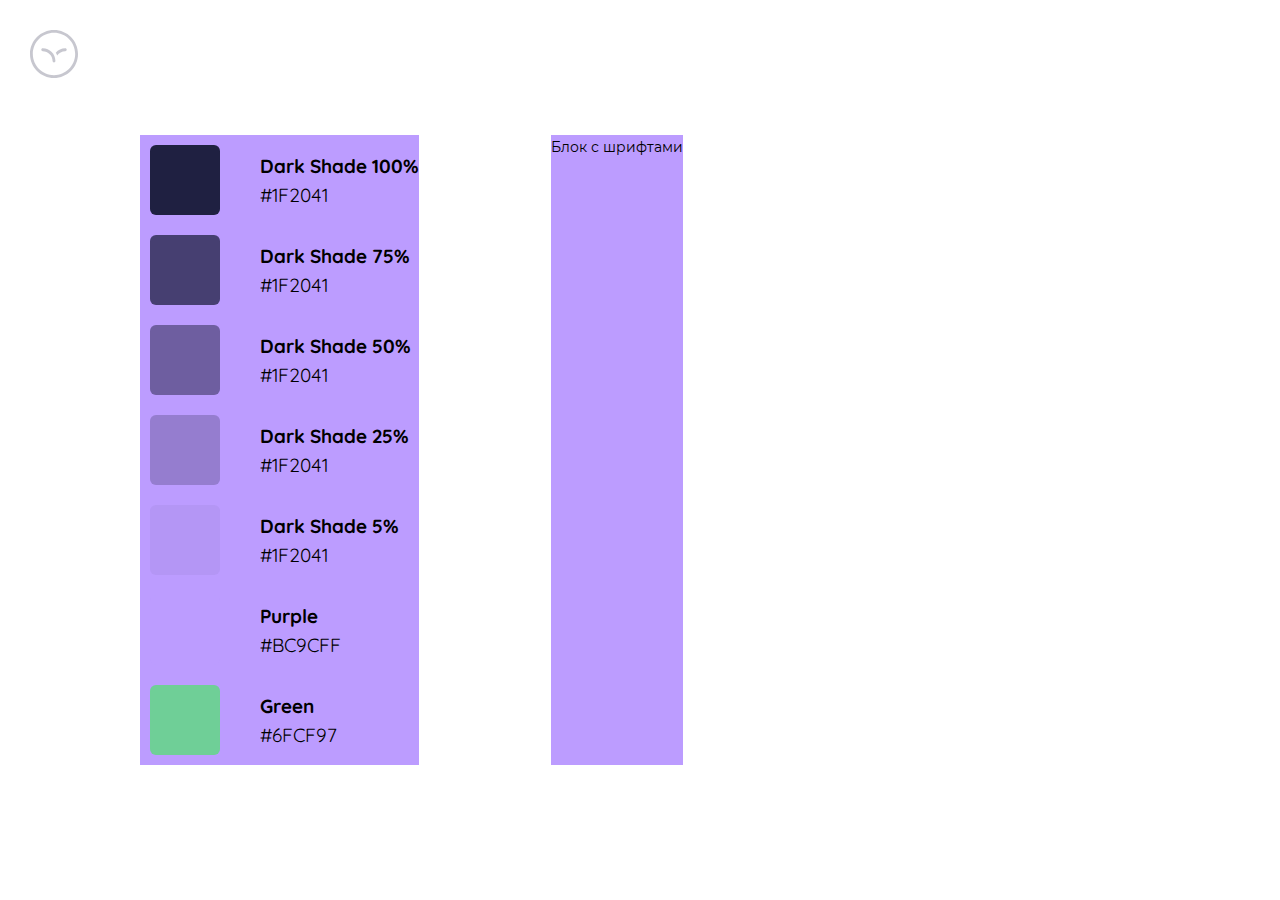
==== ui-kit/ColorsType.html @ 894fdb34 "Added blocks with colors as on the layout. Added a logo. Made 2 column for fonts" ====
<!doctype html>
<html>

<head>
    <meta http-equiv="Content-type" content="text/html; charset=utf-8">
    <title>Form Elements</title>
    <link rel="stylesheet" href="../css/style.css">
    <link rel="stylesheet" href="../css/fonts/stylesheet.css">
</head>

<body>
    <div class="logo-minimal"></div>
    <div class="row indent">
        <div class="column sc__blocks">
            <div class="sc__1-block">
                <div class="sc__rect" style="background-color: var(--bg-dark-shade-100);"></div>
                <div class="sc__block-text">
                    <b>Dark Shade 100%</b><br>#1F2041
                </div>
            </div>
            <div class="sc__1-block">
                <div class="sc__rect" style="background-color: var(--bg-dark-shade-75);"></div>
                <div class="sc__block-text">
                    <b>Dark Shade 75%</b><br>#1F2041
                </div>
            </div>

            <div class="sc__1-block">
                <div class="sc__rect" style="background-color: var(--bg-dark-shade-50);"></div>
                <div class="sc__block-text">
                    <b>Dark Shade 50%</b><br>#1F2041
                </div>
            </div>
            <div class="sc__1-block">
                <div class="sc__rect" style="background-color: var(--bg-dark-shade-25);"></div>
                <div class="sc__block-text">
                    <b>Dark Shade 25%</b><br>#1F2041
                </div>
            </div>
            <div class="sc__1-block">
                <div class="sc__rect" style="background-color: var(--bg-dark-shade-5);"></div>
                <div class="sc__block-text">
                    <b>Dark Shade 5%</b><br>#1F2041
                </div>
            </div>
            <div class="sc__1-block">
                <div class="sc__rect" style="background-color: var(--purple-color);"></div>
                <div class="sc__block-text">
                    <b>Purple</b><br>#BC9CFF
                </div>
            </div>
            <div class="sc__1-block">
                <div class="sc__rect" style="background-color: var(--green-color);"></div>
                <div class="sc__block-text">
                    <b>Green</b><br>#6FCF97
                </div>
            </div>
        </div>
        <div class="column sf__blocks">
            <div>Блок с шрифтами</div>
        </div>
    </div>
</body>

</html>
---- css/style.css ----
@import "fonts/stylesheet.css";
body {
    font-family: 'Montserrat';
    font-size: 14px;
    line-height: 24px;
}

h1 {
    font-family: 'Quicksand';
    font-size: 24px;
    line-height: 30px;
    font-weight: bold;
}

h2 {
    font-family: 'Quicksand';
    font-size: 19px;
    line-height: 24px;
    font-weight: bold;
}

h3 {
    font-family: 'Montserrat';
    font-size: 12px;
    line-height: 15px;
    font-weight: bold;
}

.logo {
    position: absolute;
    width: 105.69px;
    height: 40px;
    background-image: url(../svg-images/logo.svg);
}

.logo-minimal {
    position: absolute;
    width: 48px;
    height: 48px;
    left: 30px;
    top: 30px;
    background-image: url(../svg-images/logo-minimal.svg);
}


/* Grids */

.indent {}

.row {
    display: flex;
    box-sizing: border-box;
}

.column {
    margin: 127px 0px 0px 132px;
    background-color: #BC9CFF;
}


/* Blocks site fonts */

.sf__blocks {
    display: flex;
}


/* Blocks with site colors */

.sc__blocks {
    font-family: 'Quicksand', 'Open Sans';
    font-size: 19px;
    line-height: 29px;
}

.sc__1-block {
    display: flex;
    align-items: center;
}

.sc__block-text {
    margin: 1px 0px 0px 30px;
}

.sc__rect {
    width: 70px;
    height: 70px;
    border-radius: 6px;
    margin: 10px;
}

:root {
    --bg-dark-shade-100: rgba(31, 32, 65, 1);
    --bg-dark-shade-75: rgba(31, 32, 65, 0.75);
    --bg-dark-shade-50: rgba(31, 32, 65, 0.5);
    --bg-dark-shade-25: rgba(31, 32, 65, 0.25);
    --bg-dark-shade-5: rgba(31, 32, 65, 0.05);
    --purple-color: #BC9CFF;
    --green-color: #6FCF97;
}
---- css/fonts/stylesheet.css ----
@font-face {
    font-family: 'Montserrat';
    src: url('Montserrat-Bold.eot');
    src: url('Montserrat-Bold.eot?#iefix') format('embedded-opentype'), url('Montserrat-Bold.woff2') format('woff2'), url('Montserrat-Bold.woff') format('woff'), url('Montserrat-Bold.ttf') format('truetype'), url('Montserrat-Bold.svg#Montserrat-Bold') format('svg');
    font-weight: bold;
    font-style: normal;
    font-display: swap;
}

@font-face {
    font-family: 'Open Sans';
    src: url('OpenSans-Bold.eot');
    src: url('OpenSans-Bold.eot?#iefix') format('embedded-opentype'), url('OpenSans-Bold.woff2') format('woff2'), url('OpenSans-Bold.woff') format('woff'), url('OpenSans-Bold.ttf') format('truetype'), url('OpenSans-Bold.svg#OpenSans-Bold') format('svg');
    font-weight: bold;
    font-style: normal;
    font-display: swap;
}

@font-face {
    font-family: 'Montserrat';
    src: url('Montserrat-Regular.eot');
    src: url('Montserrat-Regular.eot?#iefix') format('embedded-opentype'), url('Montserrat-Regular.woff2') format('woff2'), url('Montserrat-Regular.woff') format('woff'), url('Montserrat-Regular.ttf') format('truetype'), url('Montserrat-Regular.svg#Montserrat-Regular') format('svg');
    font-weight: normal;
    font-style: normal;
    font-display: swap;
}

@font-face {
    font-family: 'Quicksand';
    src: url('Quicksand-Regular.eot');
    src: url('Quicksand-Regular.eot?#iefix') format('embedded-opentype'), url('Quicksand-Regular.woff2') format('woff2'), url('Quicksand-Regular.woff') format('woff'), url('Quicksand-Regular.ttf') format('truetype'), url('Quicksand-Regular.svg#Quicksand-Regular') format('svg');
    font-weight: normal;
    font-style: normal;
    font-display: swap;
}

@font-face {
    font-family: 'Quicksand';
    src: url('Quicksand-Bold.eot');
    src: url('Quicksand-Bold.eot?#iefix') format('embedded-opentype'), url('Quicksand-Bold.woff2') format('woff2'), url('Quicksand-Bold.woff') format('woff'), url('Quicksand-Bold.ttf') format('truetype'), url('Quicksand-Bold.svg#Quicksand-Bold') format('svg');
    font-weight: bold;
    font-style: normal;
    font-display: swap;
}
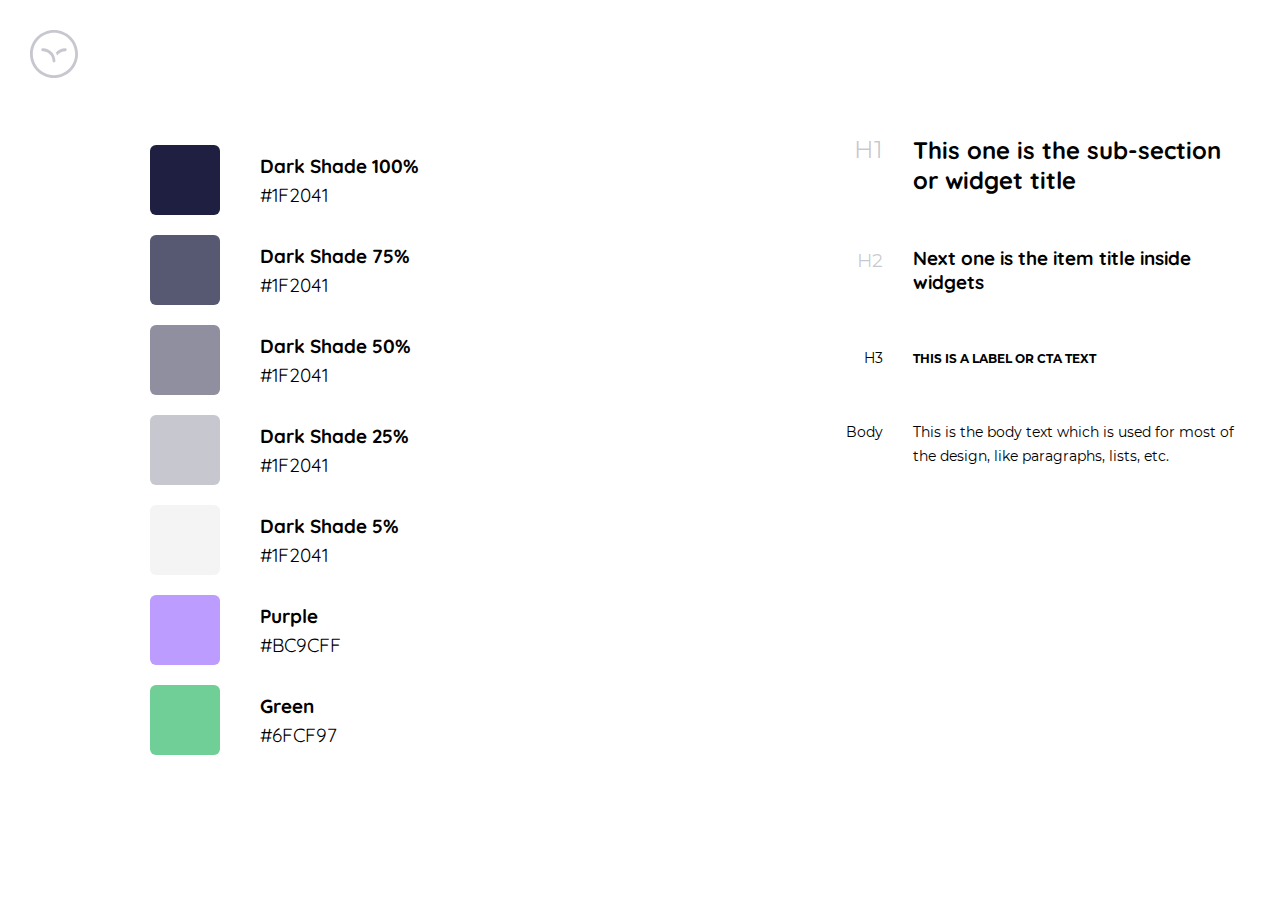
==== commit 276759b5: "Complete age ColorsType" ====
--- a/ui-kit/ColorsType.html
+++ b/ui-kit/ColorsType.html
@@ -10,8 +10,8 @@
 
 <body>
     <div class="logo-minimal"></div>
-    <div class="row indent">
-        <div class="column sc__blocks">
+    <div class="row">
+        <div class="sc__blocks">
             <div class="sc__1-block">
                 <div class="sc__rect" style="background-color: var(--bg-dark-shade-100);"></div>
                 <div class="sc__block-text">
@@ -56,8 +56,24 @@
                 </div>
             </div>
         </div>
-        <div class="column sf__blocks">
-            <div>Блок с шрифтами</div>
+        <div calss="sf__blocks">
+            <div class="sf__text-block">
+                <div class="H1-heading column1">H1</div>
+                <h1 class="column2">This one is the sub-section or widget title</h1>
+            </div>
+            <div class="sf__text-block">
+                <div class="H2-heading column1">H2</div>
+                <h2 class="column2">Next one is the item title inside widgets</h2>
+            </div>
+            <div class="sf__text-block">
+                <div class="column1">H3</div>
+                <h3 class="column2">This is a label or CTA text</h3>
+            </div>
+            <div class="sf__text-block">
+                <div class="column1">Body</div>
+                <div class="column2">This is the body text which is used for most of the design, like paragraphs, lists, etc.
+                </div>
+            </div>
         </div>
     </div>
 </body>
--- a/css/style.css
+++ b/css/style.css
@@ -10,6 +10,23 @@
     font-size: 24px;
     line-height: 30px;
     font-weight: bold;
+    margin: 0em;
+}
+
+.H1-heading {
+    font-family: 'Montserrat';
+    font-size: 24px;
+    color: rgba(31, 32, 65, 0.25);
+    line-height: 29px;
+    text-align: right;
+}
+
+.H2-heading {
+    font-family: 'Montserrat';
+    font-size: 19px;
+    color: rgba(31, 32, 65, 0.25);
+    line-height: 29px;
+    text-align: right;
 }
 
 h2 {
@@ -24,6 +41,7 @@
     font-size: 12px;
     line-height: 15px;
     font-weight: bold;
+    text-transform: uppercase;
 }
 
 .logo {
@@ -45,23 +63,37 @@
 
 /* Grids */
 
-.indent {}
+.font-block {}
 
 .row {
-    display: flex;
+    display: inline-flex;
     box-sizing: border-box;
+    margin: 127px 0px 0px 132px;
 }
 
-.column {
-    margin: 127px 0px 0px 132px;
-    background-color: #BC9CFF;
+.column2 {
+    display: inline-block;
+    width: 336px;
+    text-align: left;
+    margin: 0 0 0 26px;
+}
+
+.column1 {
+    display: inline-block;
+    text-align: right;
+    vertical-align: top;
 }
 
 
 /* Blocks site fonts */
 
 .sf__blocks {
-    display: flex;
+    margin: 10px 0px 0px 0px;
+}
+
+.sf__text-block {
+    text-align: right;
+    margin: 0px 0px 50px 156px;
 }
 
 
@@ -71,6 +103,7 @@
     font-family: 'Quicksand', 'Open Sans';
     font-size: 19px;
     line-height: 29px;
+    width: 550px;
 }
 
 .sc__1-block {
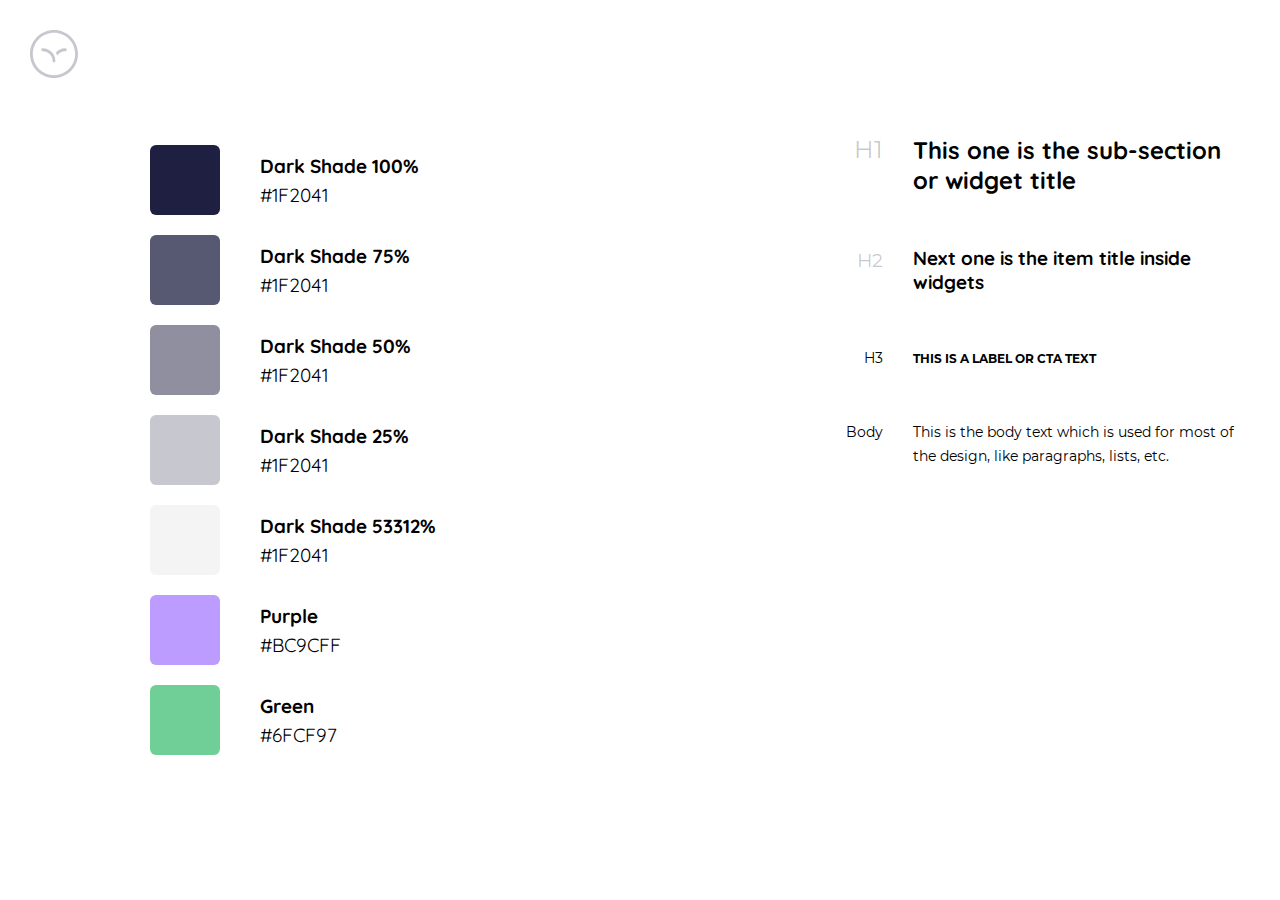
==== commit 0116242c: "1 commit in 2021" ====
--- a/ui-kit/ColorsType.html
+++ b/ui-kit/ColorsType.html
@@ -24,7 +24,6 @@
                     <b>Dark Shade 75%</b><br>#1F2041
                 </div>
             </div>
-
             <div class="sc__1-block">
                 <div class="sc__rect" style="background-color: var(--bg-dark-shade-50);"></div>
                 <div class="sc__block-text">
@@ -40,7 +39,7 @@
             <div class="sc__1-block">
                 <div class="sc__rect" style="background-color: var(--bg-dark-shade-5);"></div>
                 <div class="sc__block-text">
-                    <b>Dark Shade 5%</b><br>#1F2041
+                    <b>Dark Shade 53312%</b><br>#1F2041
                 </div>
             </div>
             <div class="sc__1-block">
--- a/css/style.css
+++ b/css/style.css
@@ -62,8 +62,6 @@
 
 
 /* Grids */
-
-.font-block {}
 
 .row {
     display: inline-flex;
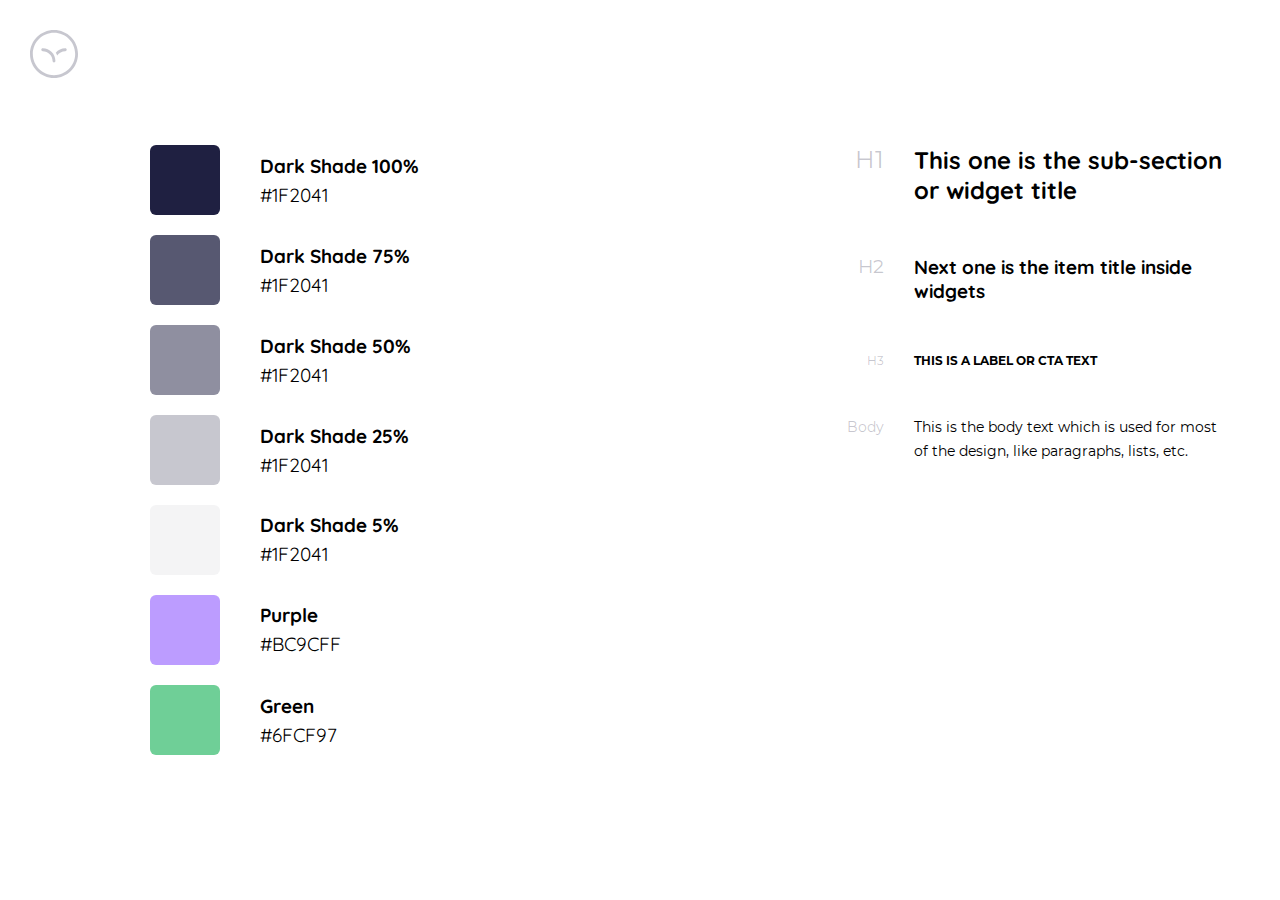
==== commit d114ae59: "complete first page without relative" ====
--- a/ui-kit/ColorsType.html
+++ b/ui-kit/ColorsType.html
@@ -9,68 +9,72 @@
 </head>
 
 <body>
-    <div class="logo-minimal"></div>
+    <a href="../index.html">
+        <div class="logo-minimal"></div>
+    </a>
     <div class="row">
-        <div class="sc__blocks">
-            <div class="sc__1-block">
-                <div class="sc__rect" style="background-color: var(--bg-dark-shade-100);"></div>
-                <div class="sc__block-text">
+        <div class="colors">
+            <div class="colors__content">
+                <div class="colors__content-rect" style="background-color: var(--bg-dark-shade-100);"></div>
+                <div class="colors__content-text">
                     <b>Dark Shade 100%</b><br>#1F2041
                 </div>
             </div>
-            <div class="sc__1-block">
-                <div class="sc__rect" style="background-color: var(--bg-dark-shade-75);"></div>
-                <div class="sc__block-text">
+            <div class="colors__content">
+                <div class="colors__content-rect" style="background-color: var(--bg-dark-shade-75);"></div>
+                <div class="colors__content-text">
                     <b>Dark Shade 75%</b><br>#1F2041
                 </div>
             </div>
-            <div class="sc__1-block">
-                <div class="sc__rect" style="background-color: var(--bg-dark-shade-50);"></div>
-                <div class="sc__block-text">
+            <div class="colors__content">
+                <div class="colors__content-rect" style="background-color: var(--bg-dark-shade-50);"></div>
+                <div class="colors__content-text">
                     <b>Dark Shade 50%</b><br>#1F2041
                 </div>
             </div>
-            <div class="sc__1-block">
-                <div class="sc__rect" style="background-color: var(--bg-dark-shade-25);"></div>
-                <div class="sc__block-text">
+            <div class="colors__content">
+                <div class="colors__content-rect" style="background-color: var(--bg-dark-shade-25);"></div>
+                <div class="colors__content-text">
                     <b>Dark Shade 25%</b><br>#1F2041
                 </div>
             </div>
-            <div class="sc__1-block">
-                <div class="sc__rect" style="background-color: var(--bg-dark-shade-5);"></div>
-                <div class="sc__block-text">
-                    <b>Dark Shade 53312%</b><br>#1F2041
+            <div class="colors__content">
+                <div class="colors__content-rect" style="background-color: var(--bg-dark-shade-5);"></div>
+                <div class="colors__content-text padding">
+                    <b>Dark Shade 5%</b><br>#1F2041
                 </div>
             </div>
-            <div class="sc__1-block">
-                <div class="sc__rect" style="background-color: var(--purple-color);"></div>
-                <div class="sc__block-text">
+            <div class="colors__content">
+                <div class="colors__content-rect" style="background-color: var(--purple-color);"></div>
+                <div class="colors__content-text padding">
                     <b>Purple</b><br>#BC9CFF
                 </div>
             </div>
-            <div class="sc__1-block">
-                <div class="sc__rect" style="background-color: var(--green-color);"></div>
-                <div class="sc__block-text">
+            <div class="colors__content">
+                <div class="colors__content-rect" style="background-color: var(--green-color);"></div>
+                <div class="colors__content-text">
                     <b>Green</b><br>#6FCF97
                 </div>
             </div>
         </div>
-        <div calss="sf__blocks">
-            <div class="sf__text-block">
-                <div class="H1-heading column1">H1</div>
-                <h1 class="column2">This one is the sub-section or widget title</h1>
+        <div class="fonts">
+            <div class="fonts__content">
+                <div class="fonts__h1 fonts__heading">H1</div>
+                <h1 class="fonts__text-content">This one is the sub-section or widget title</h1>
             </div>
-            <div class="sf__text-block">
-                <div class="H2-heading column1">H2</div>
-                <h2 class="column2">Next one is the item title inside widgets</h2>
+            <div class="fonts__content">
+                <div class="fonts__h2 fonts__heading">H2</div>
+                <h2 class="fonts__text-content">Next one is the item title inside widgets</h2>
             </div>
-            <div class="sf__text-block">
-                <div class="column1">H3</div>
-                <h3 class="column2">This is a label or CTA text</h3>
+            <div class="fonts__content" style="
+            padding: 1px 0px 0px 0px;
+            margin: 0px 0px 37px 0px;">
+                <div class="fonts__h3 fonts__heading">H3</div>
+                <h3 class="fonts__text-content ">This is a label or CTA text</h3>
             </div>
-            <div class="sf__text-block">
-                <div class="column1">Body</div>
-                <div class="column2">This is the body text which is used for most of the design, like paragraphs, lists, etc.
+            <div class="fonts__content ">
+                <div class="fonts__heading" style="color: rgba(31, 32, 65, 0.25);">Body</div>
+                <div class="fonts__text-content">This is the body text which is used for most <br>of the design, like paragraphs, lists, etc.
                 </div>
             </div>
         </div>
--- a/css/style.css
+++ b/css/style.css
@@ -1,4 +1,7 @@
 @import "fonts/stylesheet.css";
+
+/* Text blocks */
+
 body {
     font-family: 'Montserrat';
     font-size: 14px;
@@ -9,40 +12,27 @@
     font-family: 'Quicksand';
     font-size: 24px;
     line-height: 30px;
-    font-weight: bold;
+    font-weight: 700;
     margin: 0em;
-}
-
-.H1-heading {
-    font-family: 'Montserrat';
-    font-size: 24px;
-    color: rgba(31, 32, 65, 0.25);
-    line-height: 29px;
-    text-align: right;
-}
-
-.H2-heading {
-    font-family: 'Montserrat';
-    font-size: 19px;
-    color: rgba(31, 32, 65, 0.25);
-    line-height: 29px;
-    text-align: right;
 }
 
 h2 {
     font-family: 'Quicksand';
     font-size: 19px;
     line-height: 24px;
-    font-weight: bold;
+    font-weight: 700;
 }
 
 h3 {
     font-family: 'Montserrat';
     font-size: 12px;
-    line-height: 15px;
-    font-weight: bold;
+    line-height: 14.63px;
+    font-weight: 700;
     text-transform: uppercase;
 }
+
+
+/* logo */
 
 .logo {
     position: absolute;
@@ -65,59 +55,87 @@
 
 .row {
     display: inline-flex;
-    box-sizing: border-box;
     margin: 127px 0px 0px 132px;
 }
 
-.column2 {
-    display: inline-block;
-    width: 336px;
-    text-align: left;
-    margin: 0 0 0 26px;
+
+/* Blocks site fonts */
+
+.fonts {
+    margin: 10px 0px 0px 0px;
 }
 
-.column1 {
+.fonts__heading {
     display: inline-block;
     text-align: right;
     vertical-align: top;
 }
 
-
-/* Blocks site fonts */
-
-.sf__blocks {
-    margin: 10px 0px 0px 0px;
+.fonts__text-content {
+    display: inline-block;
+    width: 336px;
+    text-align: left;
+    margin: 0 0 0 26px;
+    vertical-align: top;
 }
 
-.sf__text-block {
+.fonts__content {
     text-align: right;
-    margin: 0px 0px 50px 156px;
+    margin: 0px 0px 50px 157px;
+}
+
+.fonts__h1 {
+    font-family: 'Montserrat';
+    font-size: 24px;
+    font-weight: 400;
+    color: rgba(31, 32, 65, 0.25);
+    line-height: 29px;
+}
+
+.fonts__h2 {
+    font-family: 'Montserrat';
+    font-size: 19px;
+    color: rgba(31, 32, 65, 0.25);
+    line-height: 23.16px;
+}
+
+.fonts__h3 {
+    font-family: 'Montserrat';
+    font-size: 12px;
+    line-height: 14.63px;
+    font-weight: 400;
+    color: rgba(31, 32, 65, 0.25);
+    text-transform: uppercase;
 }
 
 
 /* Blocks with site colors */
 
-.sc__blocks {
+.colors {
     font-family: 'Quicksand', 'Open Sans';
     font-size: 19px;
     line-height: 29px;
     width: 550px;
 }
 
-.sc__1-block {
+.colors__content {
     display: flex;
     align-items: center;
 }
 
-.sc__block-text {
+.colors__content-text {
     margin: 1px 0px 0px 30px;
 }
 
-.sc__rect {
+.colors__content-rect {
     width: 70px;
     height: 70px;
     border-radius: 6px;
     margin: 10px;
+}
+
+.colors__content-text.padding {
+    padding: 0px 0px 1px 0px;
 }
 
 :root {
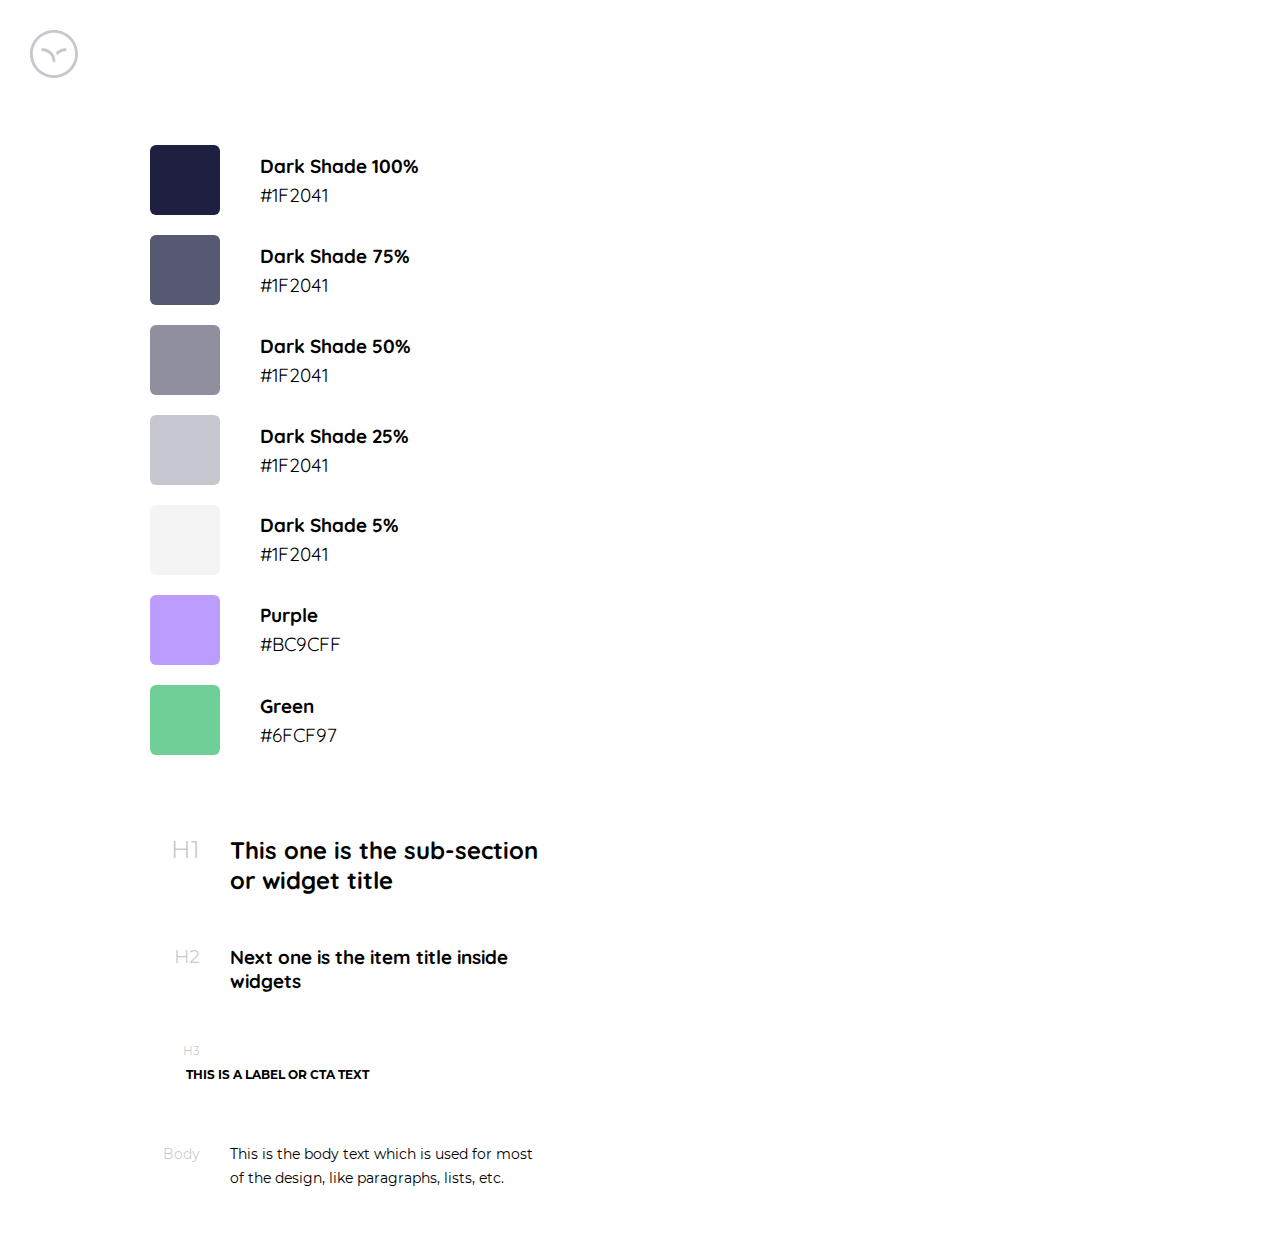
==== commit 8d6dd3b1: "try to do relative" ====
--- a/ui-kit/ColorsType.html
+++ b/ui-kit/ColorsType.html
@@ -3,6 +3,7 @@
 
 <head>
     <meta http-equiv="Content-type" content="text/html; charset=utf-8">
+    <meta name="viewport" content="width=device-width, initial-scale=1.0">
     <title>Form Elements</title>
     <link rel="stylesheet" href="../css/style.css">
     <link rel="stylesheet" href="../css/fonts/stylesheet.css">
@@ -66,14 +67,12 @@
                 <div class="fonts__h2 fonts__heading">H2</div>
                 <h2 class="fonts__text-content">Next one is the item title inside widgets</h2>
             </div>
-            <div class="fonts__content" style="
-            padding: 1px 0px 0px 0px;
-            margin: 0px 0px 37px 0px;">
+            <div class="fonts__content h3-correction">
                 <div class="fonts__h3 fonts__heading">H3</div>
                 <h3 class="fonts__text-content ">This is a label or CTA text</h3>
             </div>
-            <div class="fonts__content ">
-                <div class="fonts__heading" style="color: rgba(31, 32, 65, 0.25);">Body</div>
+            <div class="fonts__content">
+                <div class="fonts__heading">Body</div>
                 <div class="fonts__text-content">This is the body text which is used for most <br>of the design, like paragraphs, lists, etc.
                 </div>
             </div>
--- a/css/style.css
+++ b/css/style.css
@@ -69,6 +69,7 @@
     display: inline-block;
     text-align: right;
     vertical-align: top;
+    color: rgba(31, 32, 65, 0.25);
 }
 
 .fonts__text-content {
@@ -77,6 +78,11 @@
     text-align: left;
     margin: 0 0 0 26px;
     vertical-align: top;
+}
+
+.fonts__content.h3-correction {
+    padding: 1px 0px 0px 0px;
+    margin: 0px 0px 37px 0px;
 }
 
 .fonts__content {
@@ -111,11 +117,44 @@
 
 /* Blocks with site colors */
 
-.colors {
-    font-family: 'Quicksand', 'Open Sans';
-    font-size: 19px;
-    line-height: 29px;
-    width: 550px;
+@media screen and (min-width: 1300px) {
+    .colors {
+        font-family: 'Quicksand', 'Open Sans';
+        font-size: 19px;
+        line-height: 29px;
+        width: 550px;
+    }
+}
+
+@media screen and (max-width: 1299px) {
+    .colors {
+        font-family: 'Quicksand', 'Open Sans';
+        font-size: 19px;
+        line-height: 29px;
+        width: 100%;
+    }
+    .fonts {
+        margin: 70px 0px 0px 0px;
+        width: 100%;
+    }
+    .row {
+        display: block;
+        margin: 135px 0px 0px 132px;
+    }
+    .fonts__heading {
+        width: 40px;
+        text-align: right;
+        vertical-align: top;
+        color: rgba(31, 32, 65, 0.25);
+    }
+    .fonts__content {
+        text-align: left;
+        margin: 0px 180px 50px 20px;
+    }
+    .fonts__content.h3-correction {
+        width: 40px;
+        margin: 0px 180px 50px 20px;
+    }
 }
 
 .colors__content {
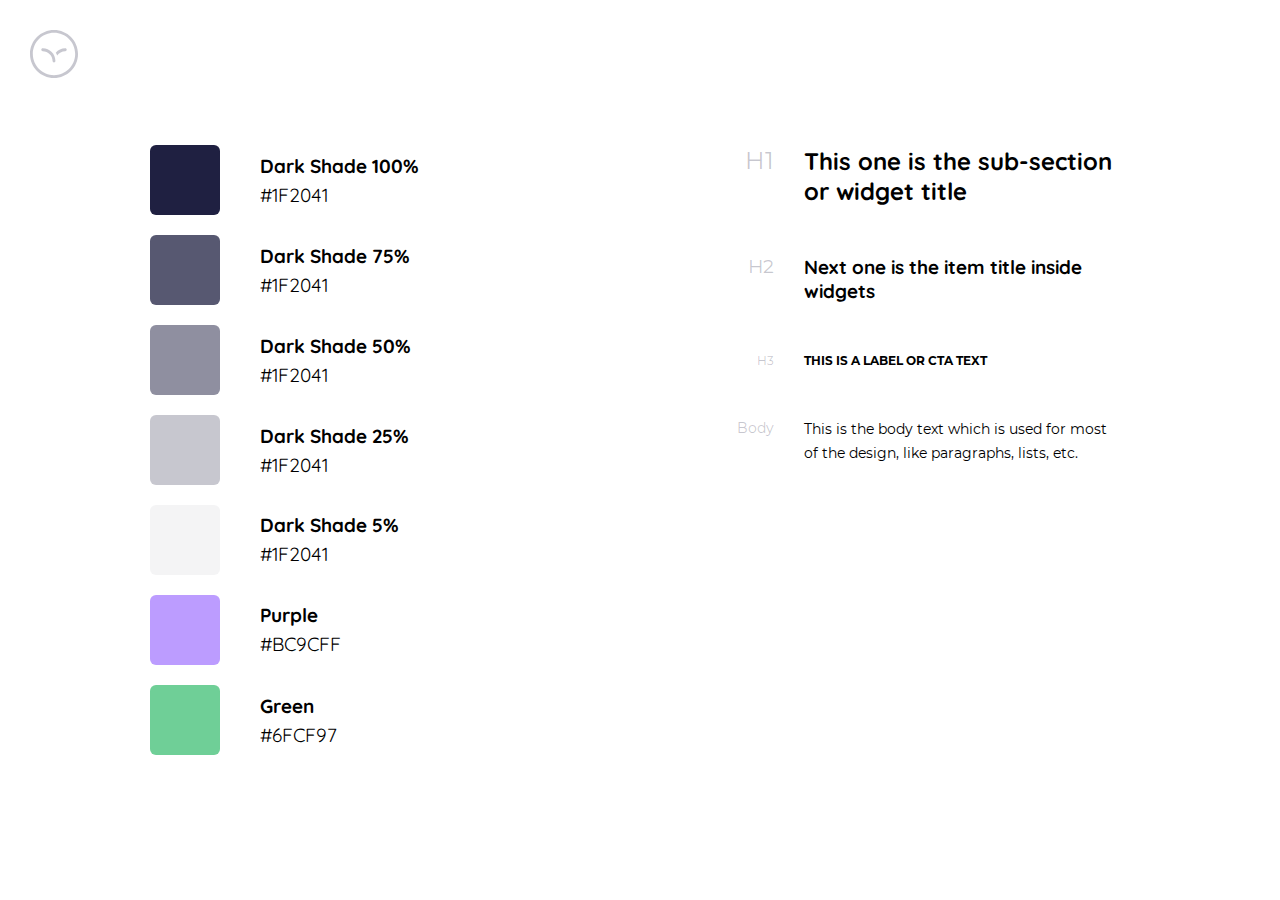
==== commit 052e4bad: "clearing code" ====
--- a/ui-kit/ColorsType.html
+++ b/ui-kit/ColorsType.html
@@ -60,20 +60,20 @@
         </div>
         <div class="fonts">
             <div class="fonts__content">
-                <div class="fonts__h1 fonts__heading">H1</div>
-                <h1 class="fonts__text-content">This one is the sub-section or widget title</h1>
+                <div class="fonts__content-h1 fonts__content-heading">H1</div>
+                <h1 class="fonts__content-text-h1 fonts__content-text">This one is the sub-section or widget title</h1>
             </div>
             <div class="fonts__content">
-                <div class="fonts__h2 fonts__heading">H2</div>
-                <h2 class="fonts__text-content">Next one is the item title inside widgets</h2>
-            </div>
-            <div class="fonts__content h3-correction">
-                <div class="fonts__h3 fonts__heading">H3</div>
-                <h3 class="fonts__text-content ">This is a label or CTA text</h3>
+                <div class="fonts__content-h2 fonts__content-heading">H2</div>
+                <h2 class="fonts__content-text-h2 fonts__content-text">Next one is the item title inside widgets</h2>
             </div>
             <div class="fonts__content">
-                <div class="fonts__heading">Body</div>
-                <div class="fonts__text-content">This is the body text which is used for most <br>of the design, like paragraphs, lists, etc.
+                <div class="fonts__content-h3 fonts__content-heading">H3</div>
+                <h3 class="fonts__content-text-h3 fonts__content-text ">This is a label or CTA text</h3>
+            </div>
+            <div class="fonts__content">
+                <div class="fonts__content-body fonts__content-heading">Body</div>
+                <div class="fonts__content-text-body fonts__content-text">This is the body text which is used for most <br>of the design, like paragraphs, lists, etc.
                 </div>
             </div>
         </div>
--- a/css/style.css
+++ b/css/style.css
@@ -54,107 +54,92 @@
 /* Grids */
 
 .row {
-    display: inline-flex;
-    margin: 127px 0px 0px 132px;
+    display: flex;
+    padding: 127px 132px;
 }
 
 
 /* Blocks site fonts */
 
 .fonts {
-    margin: 10px 0px 0px 0px;
-}
-
-.fonts__heading {
+    padding: 10px 0px 0px 0px;
+    /* 
+    border: 1px solid black; */
+}
+
+.fonts__content {
+    display: flex;
+    text-align: right;
+    margin: 0px 0px 47px 155px;
+}
+
+.fonts__content-text {
+    display: inline-block;
+    width: 336px;
+    text-align: left;
+    margin: 0 0 0 30px;
+    vertical-align: top;
+}
+
+.fonts__content-heading {
+    font-family: 'Montserrat';
+    width: 40px;
     display: inline-block;
     text-align: right;
     vertical-align: top;
     color: rgba(31, 32, 65, 0.25);
 }
 
-.fonts__text-content {
-    display: inline-block;
-    width: 336px;
-    text-align: left;
-    margin: 0 0 0 26px;
-    vertical-align: top;
-}
-
-.fonts__content.h3-correction {
+.fonts__content-h1 {
+    font-size: 24px;
+    line-height: 29px;
     padding: 1px 0px 0px 0px;
-    margin: 0px 0px 37px 0px;
-}
-
-.fonts__content {
-    text-align: right;
-    margin: 0px 0px 50px 157px;
-}
-
-.fonts__h1 {
-    font-family: 'Montserrat';
-    font-size: 24px;
-    font-weight: 400;
-    color: rgba(31, 32, 65, 0.25);
-    line-height: 29px;
-}
-
-.fonts__h2 {
-    font-family: 'Montserrat';
+}
+
+.fonts__content-text-h1 {
+    padding: 1px 0px 0px 0px;
+}
+
+.fonts__content-h2 {
     font-size: 19px;
-    color: rgba(31, 32, 65, 0.25);
     line-height: 23.16px;
-}
-
-.fonts__h3 {
-    font-family: 'Montserrat';
+    padding: 2px 0px 0px 0px;
+}
+
+.fonts__content-text-h2 {
+    padding: 2px 0px 0px 0px;
+}
+
+.fonts__content-h3 {
     font-size: 12px;
     line-height: 14.63px;
-    font-weight: 400;
-    color: rgba(31, 32, 65, 0.25);
-    text-transform: uppercase;
+    padding: 4px 0px 0px 0px;
+}
+
+.fonts__content-text-h3 {
+    padding: 4px 0px 0px 0px;
+}
+
+.fonts__content-body {
+    font-size: 14px;
+    line-height: 24px;
+    padding: 0px 0px 0px 0px;
+}
+
+.fonts__content-text-body {
+    padding: 1px 0px 0px 0px;
 }
 
 
 /* Blocks with site colors */
 
-@media screen and (min-width: 1300px) {
-    .colors {
-        font-family: 'Quicksand', 'Open Sans';
-        font-size: 19px;
-        line-height: 29px;
-        width: 550px;
-    }
-}
-
-@media screen and (max-width: 1299px) {
-    .colors {
-        font-family: 'Quicksand', 'Open Sans';
-        font-size: 19px;
-        line-height: 29px;
-        width: 100%;
-    }
-    .fonts {
-        margin: 70px 0px 0px 0px;
-        width: 100%;
-    }
-    .row {
-        display: block;
-        margin: 135px 0px 0px 132px;
-    }
-    .fonts__heading {
-        width: 40px;
-        text-align: right;
-        vertical-align: top;
-        color: rgba(31, 32, 65, 0.25);
-    }
-    .fonts__content {
-        text-align: left;
-        margin: 0px 180px 50px 20px;
-    }
-    .fonts__content.h3-correction {
-        width: 40px;
-        margin: 0px 180px 50px 20px;
-    }
+.colors {
+    font-family: 'Quicksand', 'Open Sans';
+    font-size: 19px;
+    line-height: 29px;
+    width: 548px;
+    /* 
+    border: 1px solid black; */
 }
 
 .colors__content {
@@ -185,4 +170,54 @@
     --bg-dark-shade-5: rgba(31, 32, 65, 0.05);
     --purple-color: #BC9CFF;
     --green-color: #6FCF97;
+}
+
+
+/* Relative page */
+
+@media screen and (max-width: 1299px) {
+    .colors {
+        font-family: 'Quicksand', 'Open Sans';
+        font-size: 19px;
+        line-height: 29px;
+        width: 100%;
+    }
+    .fonts {
+        padding: 10px 0px 0px 0px;
+        width: 100%;
+    }
+    .fonts__heading {
+        width: 40px;
+        text-align: right;
+        vertical-align: top;
+        color: rgba(31, 32, 65, 0.25);
+    }
+}
+
+@media screen and (max-width: 764px) {
+    .logo-minimal {
+        position: absolute;
+        width: 48px;
+        height: 48px;
+        left: 50%;
+        top: 30px;
+        background-image: url(../svg-images/logo-minimal.svg);
+    }
+    .fonts {
+        margin: 70px 0px 0px 0px;
+        width: 100%;
+    }
+    .fonts__heading {
+        width: 40px;
+        text-align: right;
+        vertical-align: top;
+        color: rgba(31, 32, 65, 0.25);
+    }
+    .fonts__content {
+        text-align: left;
+        margin: 0px 180px 50px 20px;
+    }
+    .fonts__content.h3-correction {
+        margin: 0px 180px 50px 20px;
+    }
 }